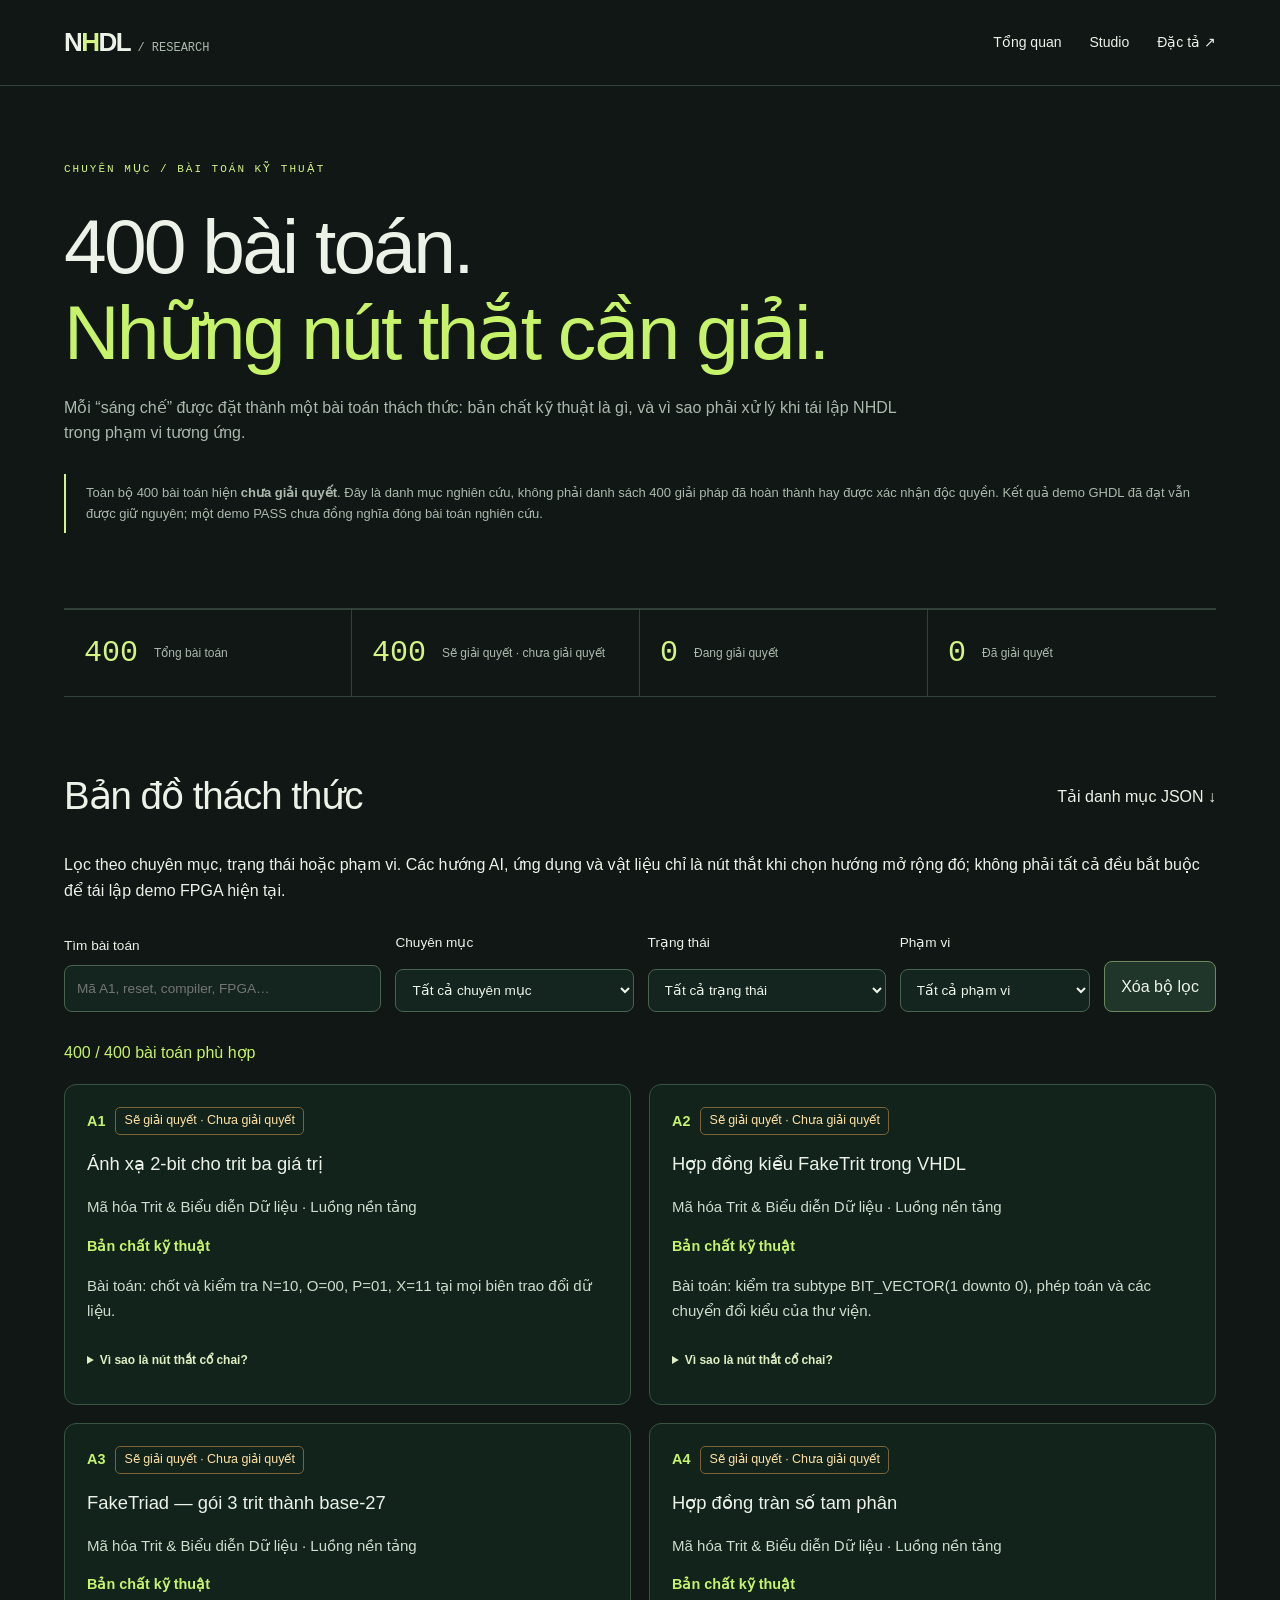
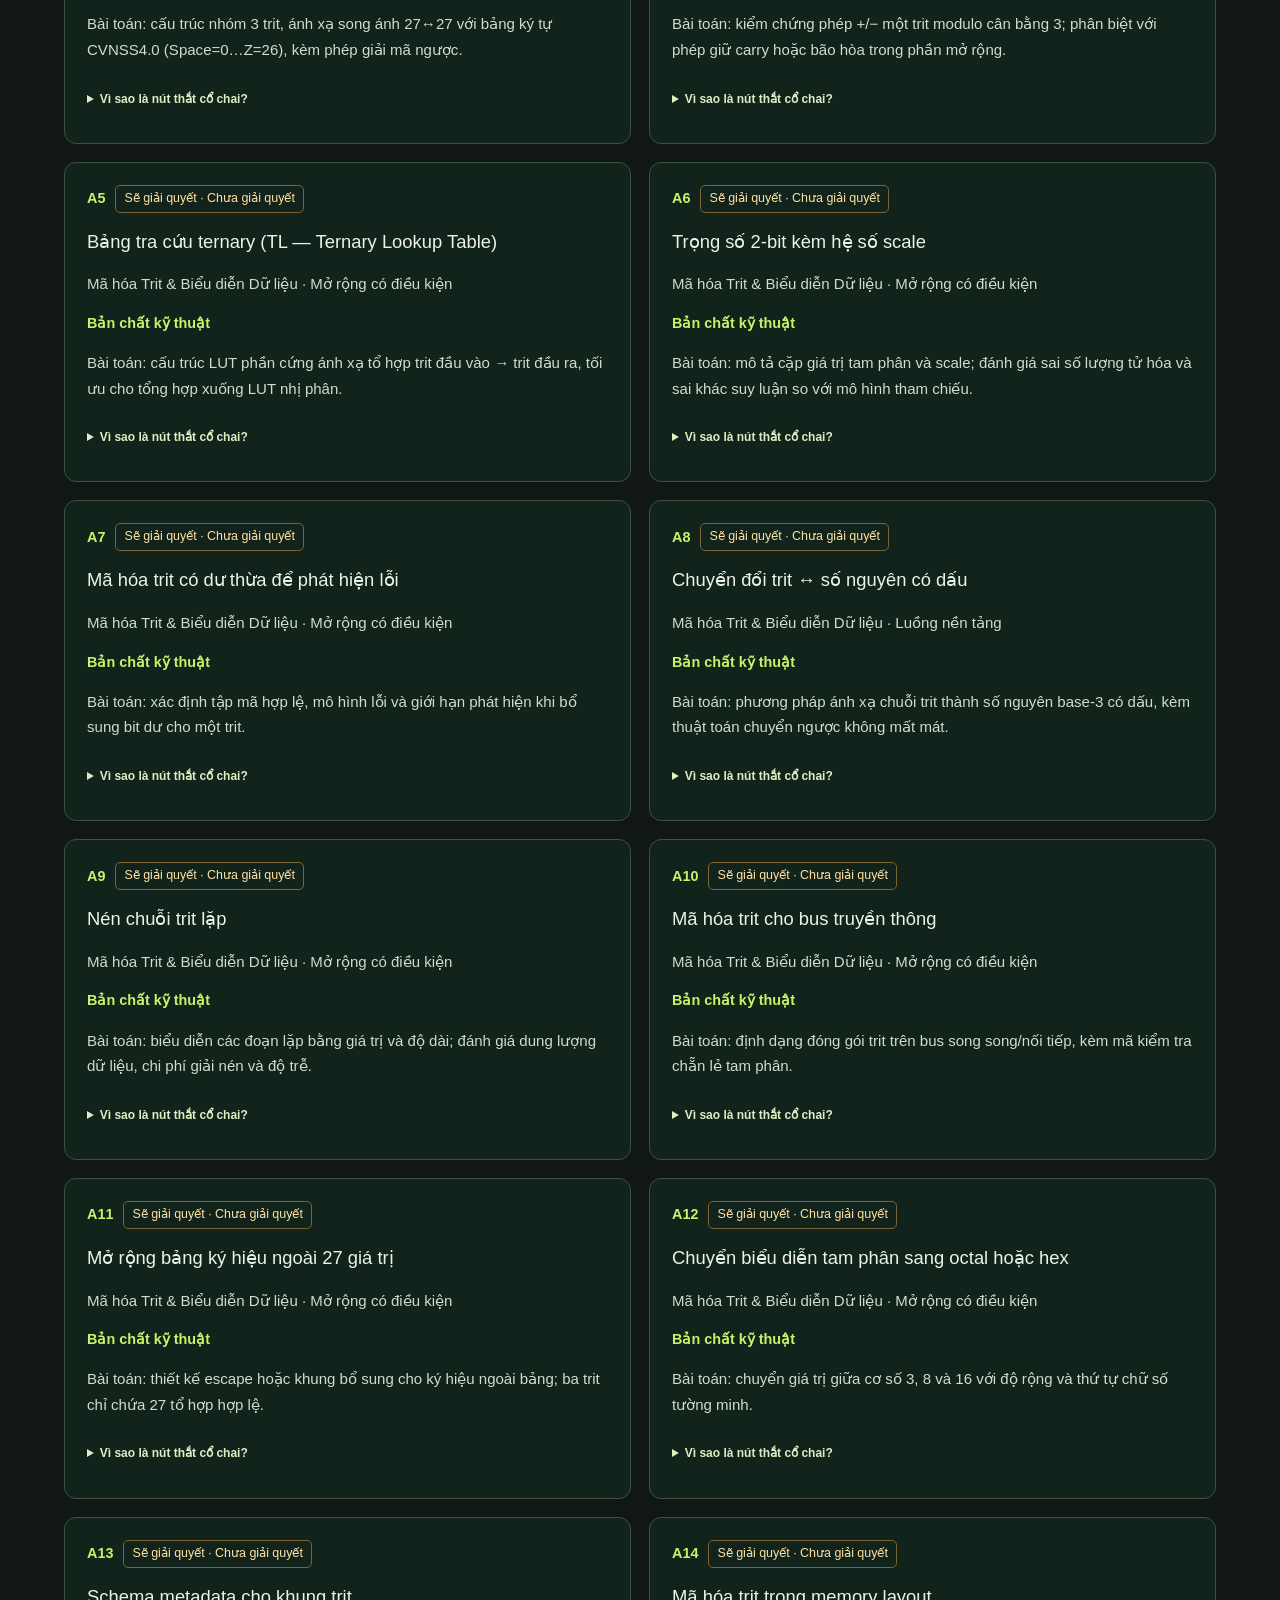
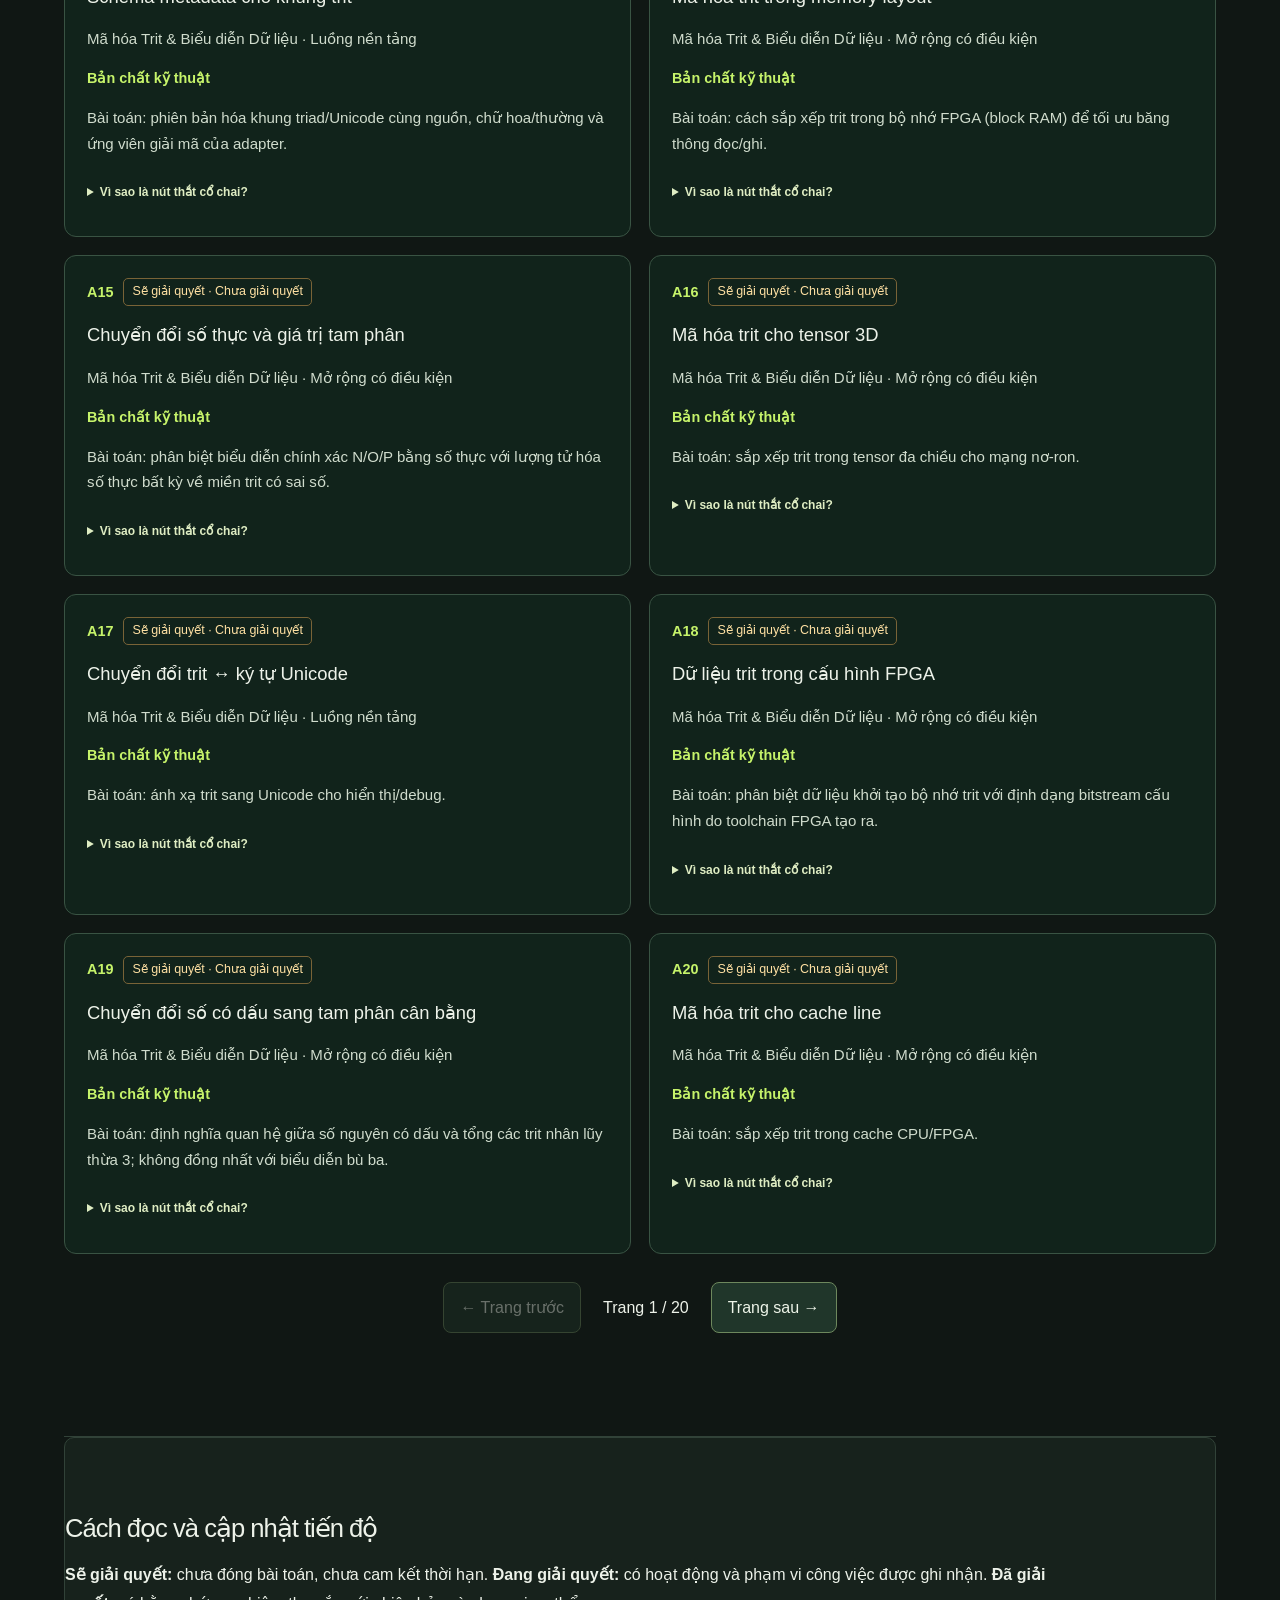
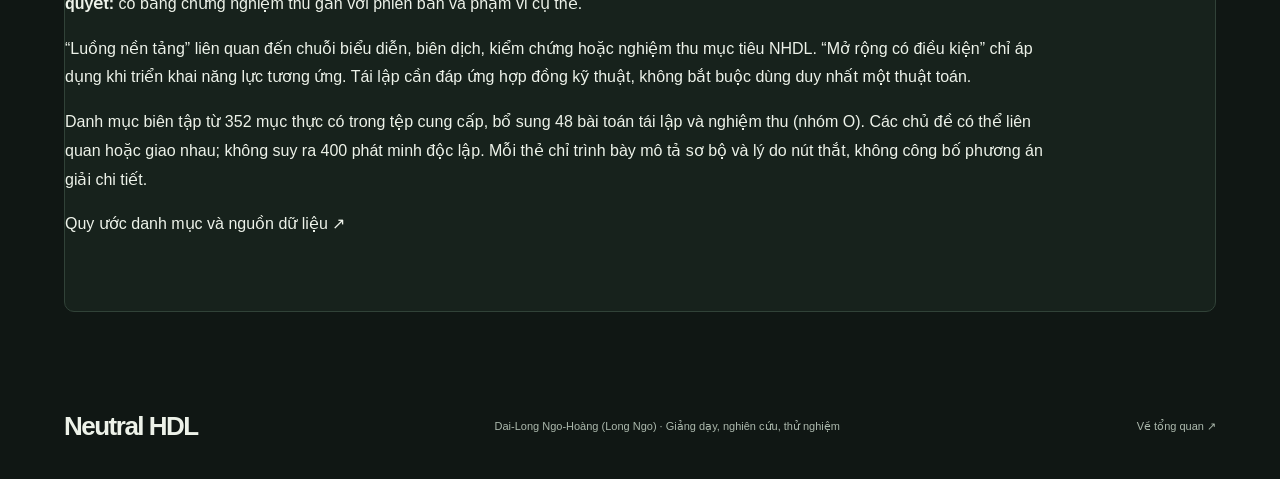
==== nhdl/site/challenges.html @ c2f2dd71 "Add searchable catalog of 400 unresolved NHDL technical challenges" ====
<!doctype html>
<html lang="vi"><head><meta charset="utf-8"><meta name="viewport" content="width=device-width,initial-scale=1"><title>400 bài toán kỹ thuật — Neutral HDL</title><meta name="description" content="Danh mục 400 thách thức NHDL: bản chất kỹ thuật, nút thắt tái lập và trạng thái giải quyết."><link rel="stylesheet" href="style.css"><link rel="stylesheet" href="challenges.css"></head>
<body><header><a class="brand" href="index.html">N<span>H</span>DL<span class="version"> / RESEARCH</span></a><nav aria-label="Điều hướng"><a href="index.html">Tổng quan</a><a href="studio.html#frontend">Studio</a><a href="https://github.com/xulytiengviet/nhdl/blob/master/nhdl/docs/SPEC.md">Đặc tả ↗</a></nav></header>
<main><section class="challenge-hero"><p class="eyebrow">CHUYÊN MỤC / BÀI TOÁN KỸ THUẬT</p><h1>400 bài toán.<br><span>Những nút thắt cần giải.</span></h1><p class="lead">Mỗi “sáng chế” được đặt thành một bài toán thách thức: bản chất kỹ thuật là gì, và vì sao phải xử lý khi tái lập NHDL trong phạm vi tương ứng.</p><p class="callout">Toàn bộ 400 bài toán hiện <b>chưa giải quyết</b>. Đây là danh mục nghiên cứu, không phải danh sách 400 giải pháp đã hoàn thành hay được xác nhận độc quyền. Kết quả demo GHDL đã đạt vẫn được giữ nguyên; một demo PASS chưa đồng nghĩa đóng bài toán nghiên cứu.</p></section>
<div class="facts" aria-label="Tiến độ toàn danh mục"><div><b id="count-total">—</b><span>Tổng bài toán</span></div><div><b id="count-planned">—</b><span>Sẽ giải quyết · chưa giải quyết</span></div><div><b id="count-active">—</b><span>Đang giải quyết</span></div><div><b id="count-resolved">—</b><span>Đã giải quyết</span></div></div>
<section class="catalog" id="catalog"><div class="section-head"><h2>Bản đồ thách thức</h2><a href="challenges.json" download>Tải danh mục JSON ↓</a></div><p>Lọc theo chuyên mục, trạng thái hoặc phạm vi. Các hướng AI, ứng dụng và vật liệu chỉ là nút thắt khi chọn hướng mở rộng đó; không phải tất cả đều bắt buộc để tái lập demo FPGA hiện tại.</p>
<form id="filters" class="challenge-filters" role="search"><label>Tìm bài toán<input id="query" type="search" placeholder="Mã A1, reset, compiler, FPGA…" autocomplete="off"></label><label>Chuyên mục<select id="group"><option value="all">Tất cả chuyên mục</option></select></label><label>Trạng thái<select id="status"><option value="all">Tất cả trạng thái</option><option value="unresolved">Sẽ giải quyết · Chưa giải quyết</option><option value="in_progress">Đang giải quyết</option><option value="resolved">Đã giải quyết</option></select></label><label>Phạm vi<select id="scope"><option value="all">Tất cả phạm vi</option><option value="core">Luồng nền tảng</option><option value="extension">Mở rộng có điều kiện</option></select></label><button type="reset">Xóa bộ lọc</button></form>
<p id="results-status" role="status" aria-live="polite">Đang tải danh mục…</p><div id="challenge-list" class="challenge-grid"></div><div class="pagination"><button id="previous" type="button" disabled>← Trang trước</button><span id="page-status"></span><button id="next" type="button" disabled>Trang sau →</button></div><noscript><p>Bật JavaScript để tìm kiếm và lọc, hoặc <a href="challenges.json">đọc toàn bộ 400 mục dạng JSON</a>.</p></noscript></section>
<section class="panel catalog-notes"><h2>Cách đọc và cập nhật tiến độ</h2><p><b>Sẽ giải quyết:</b> chưa đóng bài toán, chưa cam kết thời hạn. <b>Đang giải quyết:</b> có hoạt động và phạm vi công việc được ghi nhận. <b>Đã giải quyết:</b> có bằng chứng nghiệm thu gắn với phiên bản và phạm vi cụ thể.</p><p>“Luồng nền tảng” liên quan đến chuỗi biểu diễn, biên dịch, kiểm chứng hoặc nghiệm thu mục tiêu NHDL. “Mở rộng có điều kiện” chỉ áp dụng khi triển khai năng lực tương ứng. Tái lập cần đáp ứng hợp đồng kỹ thuật, không bắt buộc dùng duy nhất một thuật toán.</p><p>Danh mục biên tập từ 352 mục thực có trong tệp cung cấp, bổ sung 48 bài toán tái lập và nghiệm thu (nhóm O). Các chủ đề có thể liên quan hoặc giao nhau; không suy ra 400 phát minh độc lập. Mỗi thẻ chỉ trình bày mô tả sơ bộ và lý do nút thắt, không công bố phương án giải chi tiết.</p><a href="https://github.com/xulytiengviet/nhdl/blob/master/nhdl/docs/CHALLENGES.md">Quy ước danh mục và nguồn dữ liệu ↗</a></section></main><footer><a class="brand" href="index.html">Neutral HDL</a><p>Dai‑Long Ngo‑Hoàng (Long Ngo) · Giảng dạy, nghiên cứu, thử nghiệm</p><a href="index.html#challenges">Về tổng quan ↗</a></footer><script type="module" src="challenges.mjs"></script></body></html>
---- nhdl/site/style.css ----
:root{--bg:#101714;--panel:#17221c;--line:#314238;--text:#edf2e9;--muted:#acb9ad;--lime:#d4f584;--orange:#efa887}*{box-sizing:border-box}html{scroll-behavior:smooth;scroll-padding-top:90px}body{margin:0;background:var(--bg);color:var(--text);font-family:Arial,Helvetica,sans-serif;line-height:1.6}a{color:inherit;text-decoration:none}a:hover{color:var(--lime)}button,select,input{font:inherit}button,select{color:var(--text);background:var(--bg);border:1px solid var(--line);border-radius:6px;padding:9px 12px}button{cursor:pointer}a:focus-visible,button:focus-visible,select:focus-visible,input:focus-visible,summary:focus-visible{outline:2px solid var(--lime);outline-offset:5px}header{height:86px;display:flex;align-items:center;justify-content:space-between;gap:25px;border-bottom:1px solid var(--line);padding:0 5%;background:var(--bg)}.brand{font-size:26px;letter-spacing:-1.5px;font-weight:800}.brand>span:not(.version){color:var(--lime)}.version{color:var(--muted);font:12px monospace;letter-spacing:0}nav{display:flex;gap:28px;font-size:14px}.source{font-size:13px;border:1px solid var(--line);padding:9px 16px;border-radius:30px}main{max-width:1440px;margin:auto;padding:0 5%}.hero{display:grid;grid-template-columns:1.2fr 1fr;gap:55px;align-items:center;padding:90px 0 66px}.eyebrow{font:11px/1.6 monospace;letter-spacing:2px;color:var(--lime);margin:0 0 24px}h1{font-size:clamp(38px,4.3vw,68px);line-height:1.12;letter-spacing:-2.8px;margin:0 0 27px;font-weight:500}h1 span{color:var(--lime)}.lead{font-size:16px;color:var(--muted);max-width:580px}.actions{display:flex;align-items:center;gap:25px;margin:32px 0;font-size:13px}.button{display:inline-flex;gap:35px;padding:14px 21px;background:var(--lime);color:#172114;border-radius:5px;font-weight:bold}.button:hover{color:#172114;background:#e2ffa7}.note{font:9px monospace;letter-spacing:1px;color:var(--muted)}.schematic{border:1px solid var(--line);border-radius:16px;padding:25px;background:radial-gradient(ellipse at center,#263627,var(--panel));position:relative}.schematic-top,.schematic-bottom{display:flex;justify-content:space-between;font:10px monospace;color:var(--muted)}.trits{display:flex;justify-content:center;gap:20px;padding:38px 0 0}.trits>div{display:flex;flex-direction:column;text-align:center;font-size:25px;border:1px solid var(--line);width:95px;padding:12px;border-radius:40px;background:#17221c}.trits strong{font-size:36px;font-weight:400}.trits small{font:11px monospace;margin-top:6px}.negative{color:var(--orange)}.positive{color:var(--lime)}.wire{height:35px;border-left:1px solid var(--lime);width:1px;margin:auto}.chip{margin:0 auto 35px;border:1px solid #8da662;text-align:center;padding:14px;width:210px;font:19px monospace;border-radius:6px;background:#1f2c20;box-shadow:0 0 35px #caff6410}.chip small{display:block;font-size:9px;letter-spacing:2px;margin-top:8px;color:var(--muted)}.facts{display:grid;grid-template-columns:repeat(4,1fr);border-block:1px solid var(--line)}.facts>div{display:flex;gap:16px;align-items:center;padding:26px 20px;border-right:1px solid var(--line)}.facts>div:last-child{border:0}.facts b{font:30px monospace;color:var(--lime)}.facts span{font-size:12px;color:var(--muted)}section:not(.hero){padding:75px 0;border-bottom:1px solid var(--line)}h2{font-size:clamp(27px,3vw,42px);line-height:1.25;font-weight:500;letter-spacing:-1px;margin:0}h3{font-size:19px;font-weight:500}.section-head{display:flex;justify-content:space-between;align-items:center;gap:50px;margin-bottom:32px}.section-head p{max-width:440px;color:var(--muted);font-size:14px}.pipeline{display:grid;grid-template-columns:repeat(3,1fr);border:1px solid var(--line);border-radius:8px;overflow:hidden}.pipeline>div{padding:28px;border-right:1px solid var(--line)}.pipeline>div:last-child{border:0}.pipeline small{font:10px monospace;color:var(--lime)}.pipeline p{font-size:13px;color:var(--muted)}.callout{border-left:2px solid var(--lime);padding:9px 20px;color:var(--muted);font-size:13px;margin:28px 0 0}.lab-grid{display:grid;grid-template-columns:1.1fr 1fr;gap:20px}.panel{background:var(--panel);border:1px solid var(--line);border-radius:10px;padding:25px;min-width:0}.panel-title{display:flex;align-items:center;justify-content:space-between;gap:16px}.panel-title h3{font-size:15px;margin:0}.panel-title>span{font:9px monospace;color:var(--lime)}.inputs{display:flex;gap:16px;margin-top:25px}.inputs label{flex:1;font:12px monospace;color:var(--muted)}select{display:block;width:100%;margin-top:8px}#result{padding:25px 0}#result .outputs{display:flex;gap:14px}#result .outputs>div{flex:1;border:1px solid var(--line);padding:16px;border-radius:6px;font:11px monospace;color:var(--muted)}#result strong{display:block;font-size:30px;color:var(--lime)}#result p{font:13px monospace;color:var(--muted)}pre{white-space:pre;overflow:auto;font:13px/1.9 monospace;color:#cce0bd}.code-panel{background:#0c120f}.code-panel button{font-size:11px}#copy-status{font-size:11px;color:var(--lime)}summary{cursor:pointer;font-size:12px;color:var(--muted)}.table-scroll{overflow:auto}table{border-collapse:collapse;width:100%;font-size:13px;text-align:left}th,td{padding:13px;border-bottom:1px solid var(--line)}th{color:var(--muted);font-size:11px;text-transform:uppercase;font-weight:normal}.base27{display:grid;grid-template-columns:1fr 1fr;gap:60px;background:#1c291f;border:1px solid var(--line);border-radius:10px;padding:28px;margin-top:20px}.base27 p{font-size:13px;color:var(--muted);margin-bottom:0}.base27 .eyebrow{margin-bottom:10px;color:var(--lime)}.base27 h3{margin:0}.base27 label{font:12px monospace;display:flex;justify-content:space-between}.base27 output{color:var(--lime)}input[type=range]{width:100%;accent-color:var(--lime);margin:22px 0}#triad{font:22px monospace;color:var(--lime)}#triad small{display:block;font:11px monospace;color:var(--muted);margin-top:8px}.tag{font-size:10px;color:var(--lime);white-space:nowrap}.pending{color:var(--orange)}.eco{display:grid;grid-template-columns:repeat(3,1fr);gap:30px}.eco article{border-top:1px solid var(--line);padding-top:22px}.eco article>span{font:12px monospace;color:var(--lime)}.eco p{font-size:14px;color:var(--muted)}.eco small{font-size:11px;color:var(--orange)}.getting-started{display:grid;grid-template-columns:1fr 1fr;gap:40px}.getting-started p{font-size:14px;color:var(--muted)}.getting-started a{font-size:13px;color:var(--lime)}.getting-started pre{background:#0c120f;border:1px solid var(--line);padding:25px;border-radius:8px;align-self:center}.roadmap{display:grid;grid-template-columns:repeat(3,1fr);gap:30px}.roadmap b,.roadmap span{display:block;font-size:14px}.roadmap span{color:var(--muted);font-size:13px;margin-top:12px}.references{display:flex;flex-wrap:wrap;gap:25px;margin-top:35px;font-size:12px;color:var(--lime)}footer{max-width:1440px;margin:auto;padding:30px 5%;display:flex;align-items:center;justify-content:space-between;gap:20px}footer p,footer>a:last-child{font-size:11px;color:var(--muted)}@media(max-width:850px){nav{gap:13px;font-size:12px}.hero{grid-template-columns:1fr;padding-top:50px}.schematic{max-width:540px;width:100%;justify-self:center}.section-head{display:block}.section-head p{max-width:100%}.facts{grid-template-columns:1fr 1fr}.facts>div:nth-child(2){border-right:0}.lab-grid,.base27,.getting-started{grid-template-columns:1fr}.eco,.pipeline,.roadmap{gap:15px}.pipeline>div{padding:18px}}@media(max-width:560px){header{height:auto;flex-wrap:wrap;padding:18px 5%;gap:15px}nav{order:3;width:100%;justify-content:space-between}.hero{gap:35px}h1{letter-spacing:-1.5px}.actions{gap:18px;flex-wrap:wrap}.facts>div{padding:16px 8px;gap:12px}.facts b{font-size:24px}.facts span{font-size:10px}.pipeline,.eco,.roadmap{grid-template-columns:1fr}.pipeline>div{border-right:0;border-bottom:1px solid var(--line)}section:not(.hero){padding:48px 0}.base27{gap:25px;padding:22px}.panel{padding:19px}.inputs{gap:8px}select{padding:8px 4px;font-size:12px}.trits{gap:12px}.trits>div{width:80px}.schematic-top{font-size:8px}footer{flex-wrap:wrap}.spec-table{min-width:650px}.getting-started pre{font-size:11px;padding:16px}}@media(prefers-reduced-motion:reduce){html{scroll-behavior:auto}}
---- nhdl/site/challenges.css ----
.challenge-hero{padding-bottom:24px}.challenge-hero h1{font-size:clamp(2.5rem,6vw,5rem);line-height:1.12;margin:20px 0}.challenge-hero h1 span{color:#c6f36a}.challenge-hero .lead{max-width:850px}.challenge-filters{display:grid;grid-template-columns:2fr 1.5fr 1.5fr 1.2fr auto;gap:14px;align-items:end;margin:28px 0}.challenge-filters label{display:flex;flex-direction:column;gap:8px;font-size:.85rem}.challenge-filters input,.challenge-filters select{width:100%;min-width:0;background:#14251f;color:#edf4e8;border:1px solid #486451;border-radius:8px;padding:12px;font:inherit}.challenge-filters button,.pagination button{padding:12px 16px;border:1px solid #6d885d;border-radius:8px;background:#20362a;color:#edf4e8;cursor:pointer}.challenge-filters :focus-visible,.pagination :focus-visible,summary:focus-visible{outline:3px solid #c6f36a;outline-offset:3px}.challenge-grid{display:grid;grid-template-columns:repeat(2,minmax(0,1fr));gap:18px}.challenge-card{padding:22px;border:1px solid #395343;border-radius:12px;background:#11231b;overflow-wrap:anywhere}.challenge-card .card-meta{display:flex;flex-wrap:wrap;gap:10px;align-items:center;font-size:.78rem;color:#cad6c6}.challenge-card .card-id{font-size:.9rem;color:#c6f36a;font-weight:800}.challenge-card h3{font-size:1.15rem;margin:16px 0;line-height:1.45}.challenge-card h4{font-size:.9rem;margin:14px 0 8px;color:#c6f36a}.challenge-card p{font-size:.94rem;line-height:1.7;color:#d0dccd}.challenge-card summary{cursor:pointer;color:#dfedc3;font-weight:600;padding:12px 0}.challenge-card details[open]{border-top:1px solid #395343;margin-top:12px}.challenge-card .state{color:#ffe1a3;border:1px solid #796337;padding:3px 8px;border-radius:5px}.pagination{display:flex;justify-content:center;align-items:center;gap:22px;margin:28px 0}.pagination button:disabled{opacity:.4;cursor:default}.catalog-notes{margin-bottom:64px}.catalog-notes h2{font-size:1.6rem}.catalog-notes p{max-width:1000px;line-height:1.8}.empty-state{grid-column:1/-1;padding:38px;border:1px dashed #799766;border-radius:10px;text-align:center;color:#d0dccd}#results-status{min-height:28px;color:#c6f36a}.facts b{font-variant-numeric:tabular-nums}@media(max-width:1050px){.challenge-filters{grid-template-columns:1fr 1fr}.challenge-filters label:first-child{grid-column:1/-1}}@media(max-width:650px){.challenge-grid{grid-template-columns:1fr}.challenge-filters{grid-template-columns:1fr}.pagination{gap:10px;font-size:.85rem}.pagination button{padding:10px}.challenge-card{padding:18px}}
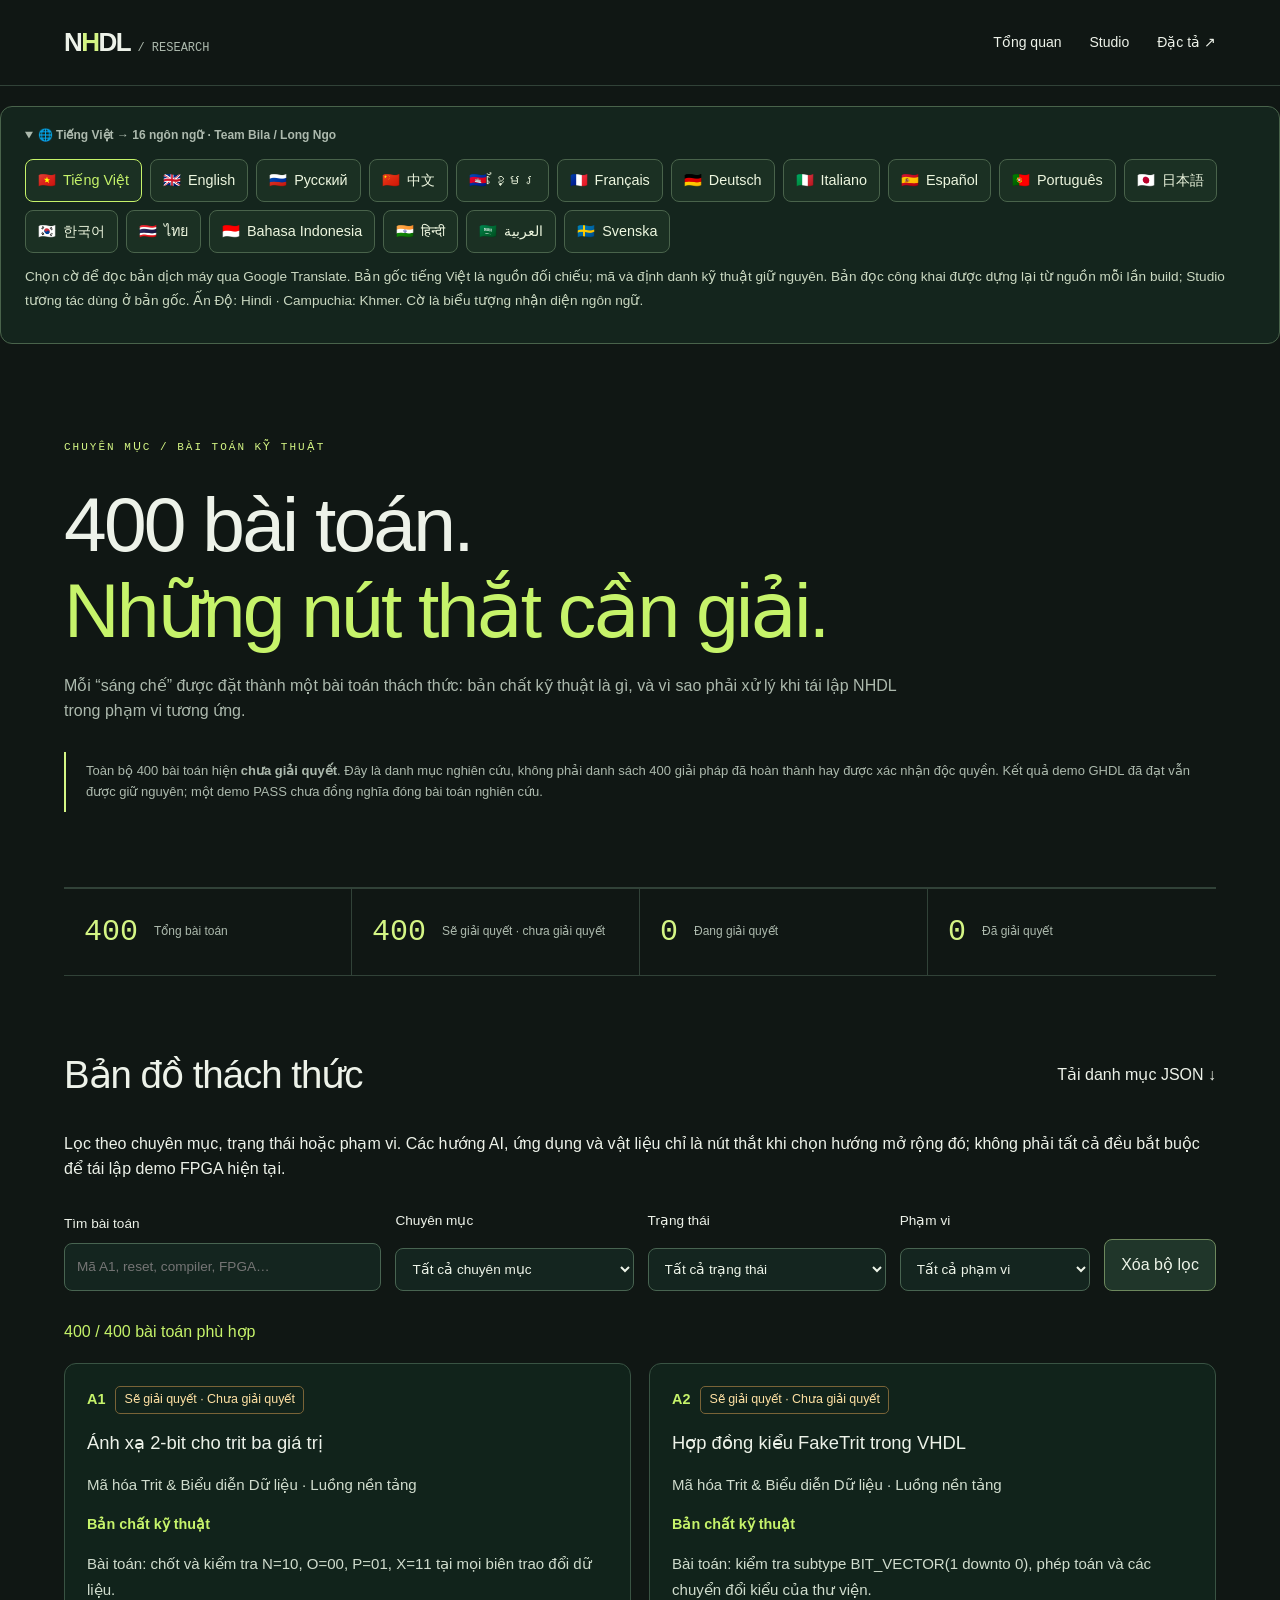
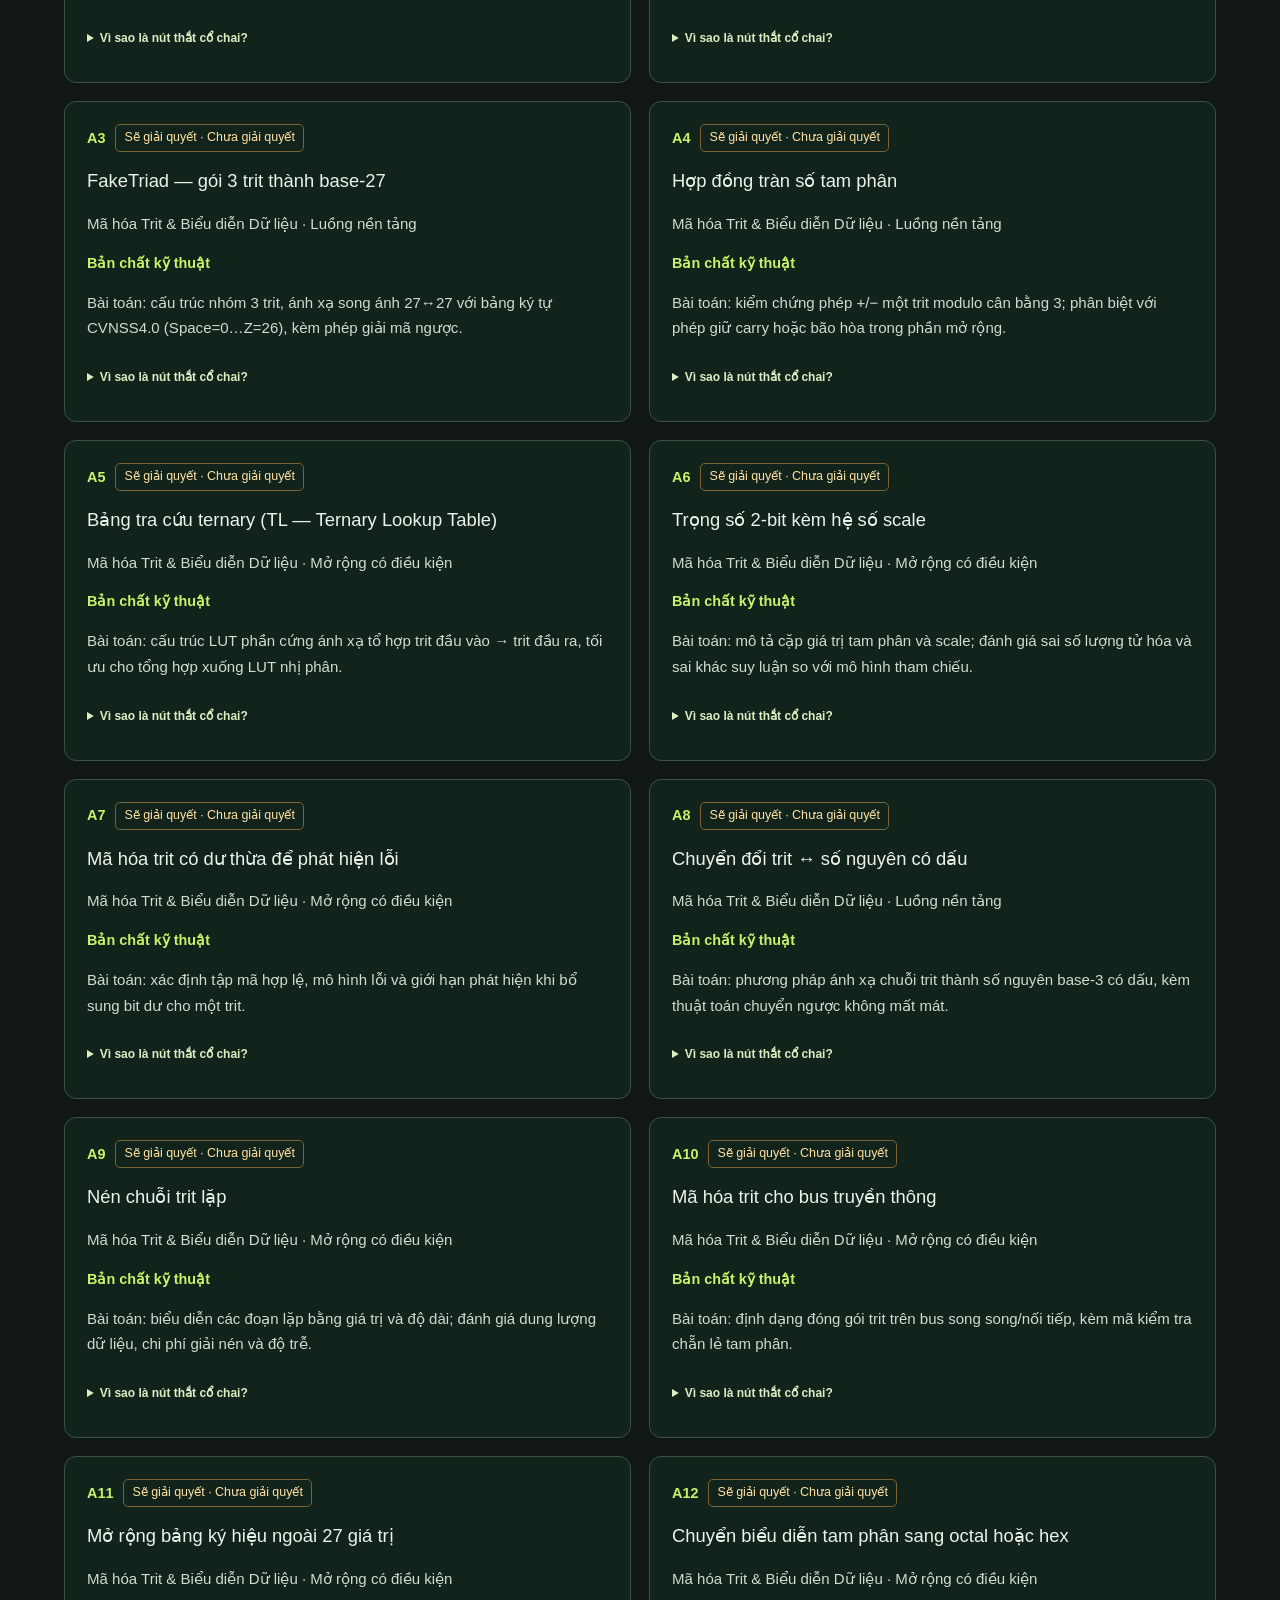
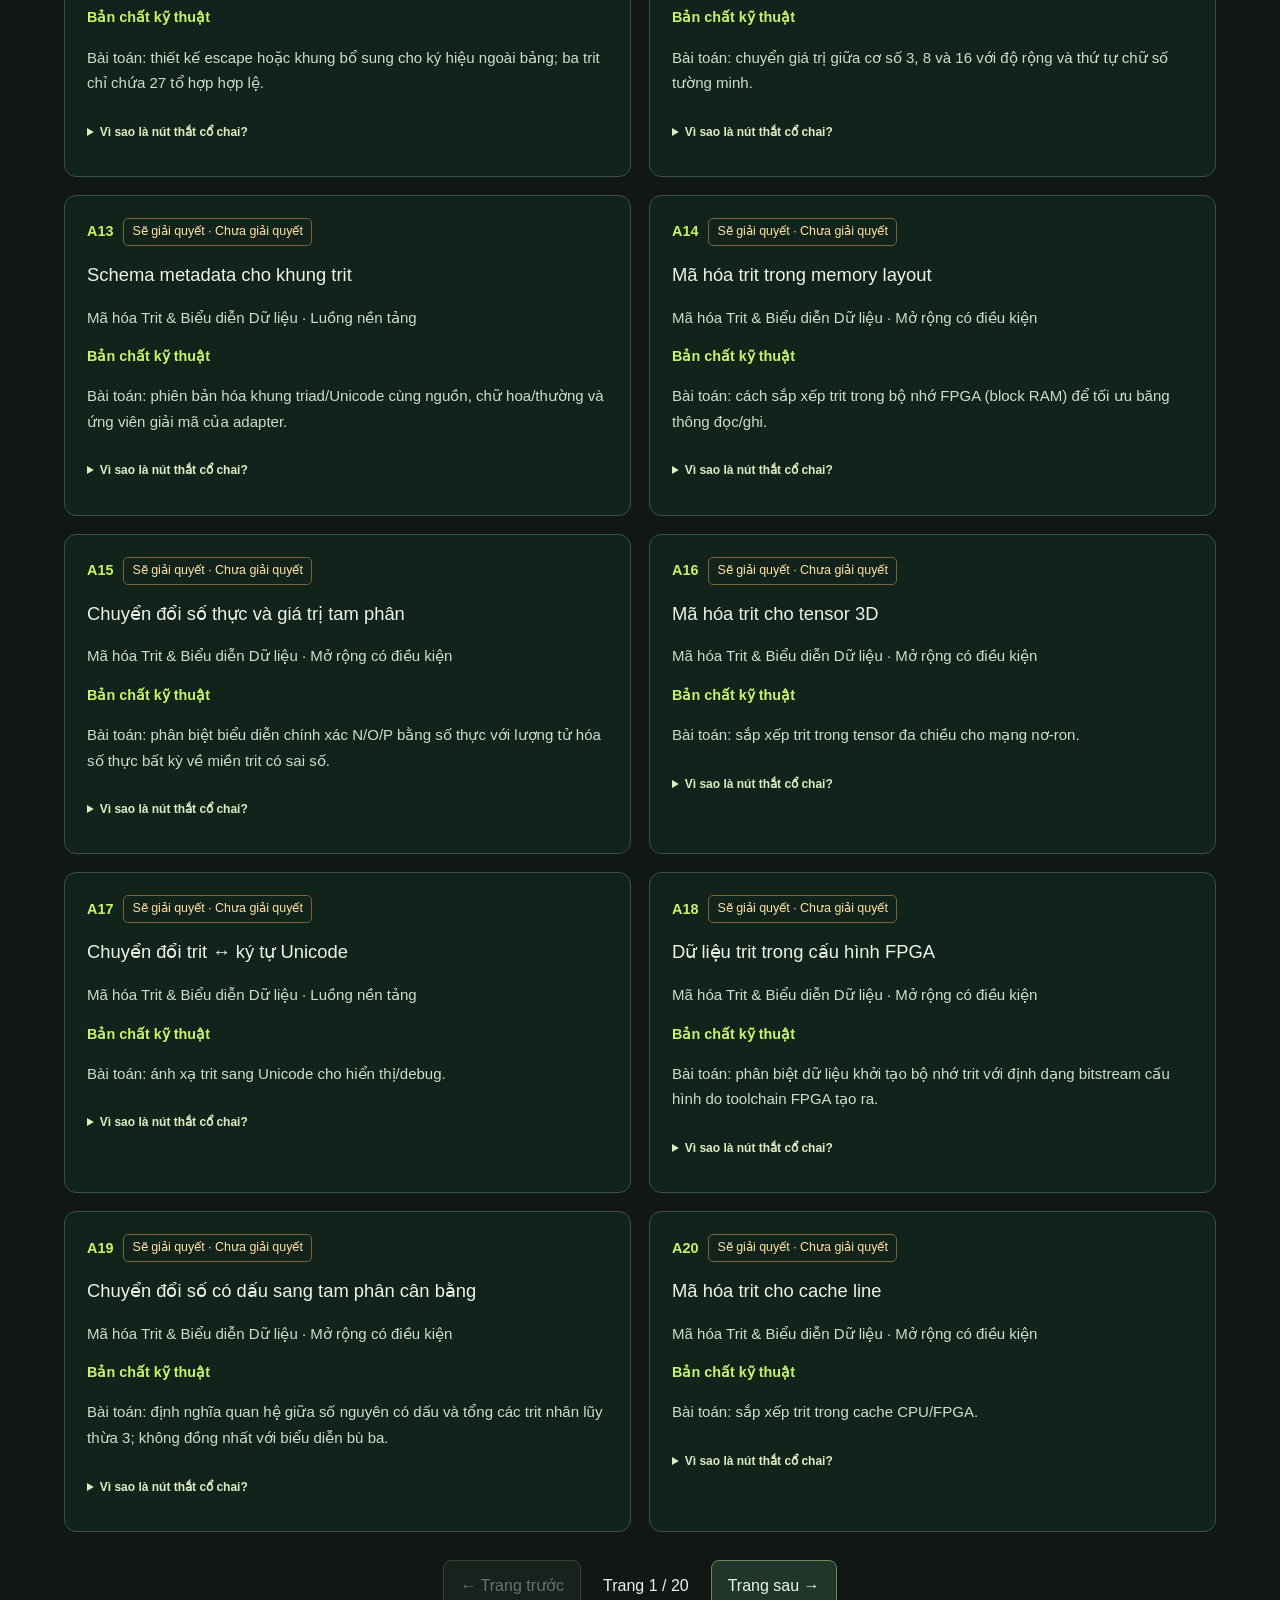
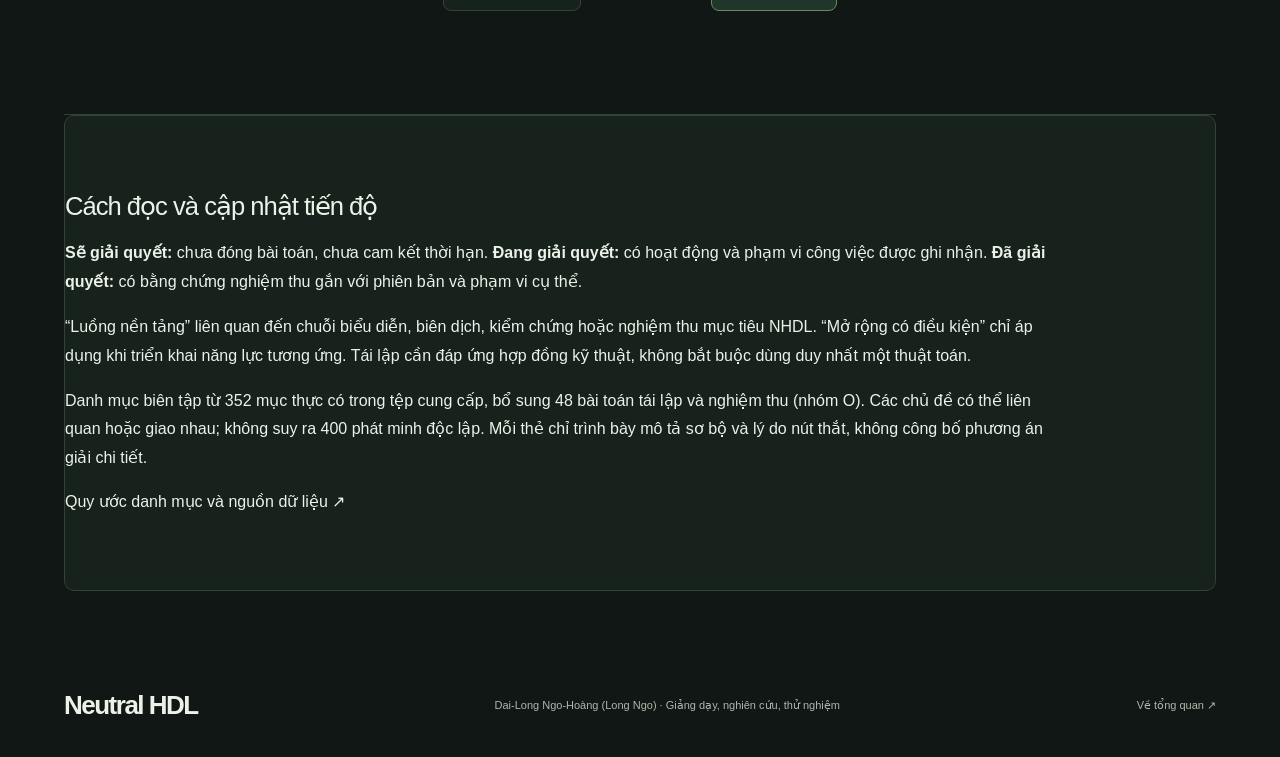
==== commit 5f003223: "Add 16-language public reading links and synchronized Vietnamese publication views" ====
--- a/nhdl/site/challenges.html
+++ b/nhdl/site/challenges.html
@@ -1,6 +1,6 @@
 <!doctype html>
-<html lang="vi"><head><meta charset="utf-8"><meta name="viewport" content="width=device-width,initial-scale=1"><title>400 bài toán kỹ thuật — Neutral HDL</title><meta name="description" content="Danh mục 400 thách thức NHDL: bản chất kỹ thuật, nút thắt tái lập và trạng thái giải quyết."><link rel="stylesheet" href="style.css"><link rel="stylesheet" href="challenges.css"></head>
-<body><header><a class="brand" href="index.html">N<span>H</span>DL<span class="version"> / RESEARCH</span></a><nav aria-label="Điều hướng"><a href="index.html">Tổng quan</a><a href="studio.html#frontend">Studio</a><a href="https://github.com/xulytiengviet/nhdl/blob/master/nhdl/docs/SPEC.md">Đặc tả ↗</a></nav></header>
+<html lang="vi"><head><meta charset="utf-8"><meta name="viewport" content="width=device-width,initial-scale=1"><title>400 bài toán kỹ thuật — Neutral HDL</title><meta name="description" content="Danh mục 400 thách thức NHDL: bản chất kỹ thuật, nút thắt tái lập và trạng thái giải quyết."><link rel="stylesheet" href="style.css"><link rel="stylesheet" href="challenges.css"><link rel="stylesheet" href="i18n/languages.css"></head>
+<body><header><a class="brand" href="index.html">N<span>H</span>DL<span class="version"> / RESEARCH</span></a><nav aria-label="Điều hướng"><a href="index.html">Tổng quan</a><a href="studio.html#frontend">Studio</a><a href="https://github.com/xulytiengviet/nhdl/blob/master/nhdl/docs/SPEC.md">Đặc tả ↗</a></nav></header><!-- NHDL-LANGUAGES:START --><aside class="language-bar notranslate" translate="no" aria-label="Ngôn ngữ"><details open><summary>🌐 Tiếng Việt → 16 ngôn ngữ · Team Bila / Long Ngo</summary><nav class="language-links" aria-label="Chọn bản dịch"><a href="https://xulytiengviet.github.io/nhdl/nhdl/site/challenges.html" lang="vi" title="Tiếng Việt" aria-current="page"><span aria-hidden="true">🇻🇳</span><span dir="auto">Tiếng Việt</span></a><a href="https://translate.google.com/translate?sl=vi&amp;tl=en&amp;u=https%3A%2F%2Fxulytiengviet.github.io%2Fnhdl%2Fnhdl%2Fsite%2Fread%2Fchallenges.html%3Fv%3D3564330427ce" lang="en" title="Tiếng Anh"><span aria-hidden="true">🇬🇧</span><span dir="auto">English</span></a><a href="https://translate.google.com/translate?sl=vi&amp;tl=ru&amp;u=https%3A%2F%2Fxulytiengviet.github.io%2Fnhdl%2Fnhdl%2Fsite%2Fread%2Fchallenges.html%3Fv%3D3564330427ce" lang="ru" title="Tiếng Nga"><span aria-hidden="true">🇷🇺</span><span dir="auto">Русский</span></a><a href="https://translate.google.com/translate?sl=vi&amp;tl=zh-CN&amp;u=https%3A%2F%2Fxulytiengviet.github.io%2Fnhdl%2Fnhdl%2Fsite%2Fread%2Fchallenges.html%3Fv%3D3564330427ce" lang="zh-CN" title="Tiếng Trung giản thể"><span aria-hidden="true">🇨🇳</span><span dir="auto">中文</span></a><a href="https://translate.google.com/translate?sl=vi&amp;tl=km&amp;u=https%3A%2F%2Fxulytiengviet.github.io%2Fnhdl%2Fnhdl%2Fsite%2Fread%2Fchallenges.html%3Fv%3D3564330427ce" lang="km" title="Tiếng Khmer — Campuchia"><span aria-hidden="true">🇰🇭</span><span dir="auto">ខ្មែរ</span></a><a href="https://translate.google.com/translate?sl=vi&amp;tl=fr&amp;u=https%3A%2F%2Fxulytiengviet.github.io%2Fnhdl%2Fnhdl%2Fsite%2Fread%2Fchallenges.html%3Fv%3D3564330427ce" lang="fr" title="Tiếng Pháp"><span aria-hidden="true">🇫🇷</span><span dir="auto">Français</span></a><a href="https://translate.google.com/translate?sl=vi&amp;tl=de&amp;u=https%3A%2F%2Fxulytiengviet.github.io%2Fnhdl%2Fnhdl%2Fsite%2Fread%2Fchallenges.html%3Fv%3D3564330427ce" lang="de" title="Tiếng Đức"><span aria-hidden="true">🇩🇪</span><span dir="auto">Deutsch</span></a><a href="https://translate.google.com/translate?sl=vi&amp;tl=it&amp;u=https%3A%2F%2Fxulytiengviet.github.io%2Fnhdl%2Fnhdl%2Fsite%2Fread%2Fchallenges.html%3Fv%3D3564330427ce" lang="it" title="Tiếng Ý"><span aria-hidden="true">🇮🇹</span><span dir="auto">Italiano</span></a><a href="https://translate.google.com/translate?sl=vi&amp;tl=es&amp;u=https%3A%2F%2Fxulytiengviet.github.io%2Fnhdl%2Fnhdl%2Fsite%2Fread%2Fchallenges.html%3Fv%3D3564330427ce" lang="es" title="Tiếng Tây Ban Nha"><span aria-hidden="true">🇪🇸</span><span dir="auto">Español</span></a><a href="https://translate.google.com/translate?sl=vi&amp;tl=pt&amp;u=https%3A%2F%2Fxulytiengviet.github.io%2Fnhdl%2Fnhdl%2Fsite%2Fread%2Fchallenges.html%3Fv%3D3564330427ce" lang="pt" title="Tiếng Bồ Đào Nha"><span aria-hidden="true">🇵🇹</span><span dir="auto">Português</span></a><a href="https://translate.google.com/translate?sl=vi&amp;tl=ja&amp;u=https%3A%2F%2Fxulytiengviet.github.io%2Fnhdl%2Fnhdl%2Fsite%2Fread%2Fchallenges.html%3Fv%3D3564330427ce" lang="ja" title="Tiếng Nhật"><span aria-hidden="true">🇯🇵</span><span dir="auto">日本語</span></a><a href="https://translate.google.com/translate?sl=vi&amp;tl=ko&amp;u=https%3A%2F%2Fxulytiengviet.github.io%2Fnhdl%2Fnhdl%2Fsite%2Fread%2Fchallenges.html%3Fv%3D3564330427ce" lang="ko" title="Tiếng Hàn"><span aria-hidden="true">🇰🇷</span><span dir="auto">한국어</span></a><a href="https://translate.google.com/translate?sl=vi&amp;tl=th&amp;u=https%3A%2F%2Fxulytiengviet.github.io%2Fnhdl%2Fnhdl%2Fsite%2Fread%2Fchallenges.html%3Fv%3D3564330427ce" lang="th" title="Tiếng Thái"><span aria-hidden="true">🇹🇭</span><span dir="auto">ไทย</span></a><a href="https://translate.google.com/translate?sl=vi&amp;tl=id&amp;u=https%3A%2F%2Fxulytiengviet.github.io%2Fnhdl%2Fnhdl%2Fsite%2Fread%2Fchallenges.html%3Fv%3D3564330427ce" lang="id" title="Tiếng Indonesia"><span aria-hidden="true">🇮🇩</span><span dir="auto">Bahasa Indonesia</span></a><a href="https://translate.google.com/translate?sl=vi&amp;tl=hi&amp;u=https%3A%2F%2Fxulytiengviet.github.io%2Fnhdl%2Fnhdl%2Fsite%2Fread%2Fchallenges.html%3Fv%3D3564330427ce" lang="hi" title="Tiếng Hindi — Ấn Độ"><span aria-hidden="true">🇮🇳</span><span dir="auto">हिन्दी</span></a><a href="https://translate.google.com/translate?sl=vi&amp;tl=ar&amp;u=https%3A%2F%2Fxulytiengviet.github.io%2Fnhdl%2Fnhdl%2Fsite%2Fread%2Fchallenges.html%3Fv%3D3564330427ce" lang="ar" title="Tiếng Ả Rập"><span aria-hidden="true">🇸🇦</span><span dir="auto">العربية</span></a><a href="https://translate.google.com/translate?sl=vi&amp;tl=sv&amp;u=https%3A%2F%2Fxulytiengviet.github.io%2Fnhdl%2Fnhdl%2Fsite%2Fread%2Fchallenges.html%3Fv%3D3564330427ce" lang="sv" title="Tiếng Thụy Điển"><span aria-hidden="true">🇸🇪</span><span dir="auto">Svenska</span></a></nav><p>Chọn cờ để đọc bản dịch máy qua Google Translate. Bản gốc tiếng Việt là nguồn đối chiếu; mã và định danh kỹ thuật giữ nguyên. Bản đọc công khai được dựng lại từ nguồn mỗi lần build; Studio tương tác dùng ở bản gốc. Ấn Độ: Hindi · Campuchia: Khmer. Cờ là biểu tượng nhận diện ngôn ngữ.</p></details></aside><!-- NHDL-LANGUAGES:END -->
 <main><section class="challenge-hero"><p class="eyebrow">CHUYÊN MỤC / BÀI TOÁN KỸ THUẬT</p><h1>400 bài toán.<br><span>Những nút thắt cần giải.</span></h1><p class="lead">Mỗi “sáng chế” được đặt thành một bài toán thách thức: bản chất kỹ thuật là gì, và vì sao phải xử lý khi tái lập NHDL trong phạm vi tương ứng.</p><p class="callout">Toàn bộ 400 bài toán hiện <b>chưa giải quyết</b>. Đây là danh mục nghiên cứu, không phải danh sách 400 giải pháp đã hoàn thành hay được xác nhận độc quyền. Kết quả demo GHDL đã đạt vẫn được giữ nguyên; một demo PASS chưa đồng nghĩa đóng bài toán nghiên cứu.</p></section>
 <div class="facts" aria-label="Tiến độ toàn danh mục"><div><b id="count-total">—</b><span>Tổng bài toán</span></div><div><b id="count-planned">—</b><span>Sẽ giải quyết · chưa giải quyết</span></div><div><b id="count-active">—</b><span>Đang giải quyết</span></div><div><b id="count-resolved">—</b><span>Đã giải quyết</span></div></div>
 <section class="catalog" id="catalog"><div class="section-head"><h2>Bản đồ thách thức</h2><a href="challenges.json" download>Tải danh mục JSON ↓</a></div><p>Lọc theo chuyên mục, trạng thái hoặc phạm vi. Các hướng AI, ứng dụng và vật liệu chỉ là nút thắt khi chọn hướng mở rộng đó; không phải tất cả đều bắt buộc để tái lập demo FPGA hiện tại.</p>
--- a/nhdl/site/i18n/languages.css
+++ b/nhdl/site/i18n/languages.css
@@ -0,0 +1 @@
+.language-bar{max-width:1320px;margin:20px auto;padding:18px 24px;border:1px solid #49634b;border-radius:12px;background:#14251d;color:#e8f1df}.language-bar summary{cursor:pointer;font-weight:700;line-height:1.7}.language-links{display:flex;flex-wrap:wrap;gap:8px;margin-top:14px}.language-links a{display:inline-flex;gap:7px;align-items:center;color:#edf6df;text-decoration:none;padding:9px 12px;border:1px solid #49634b;border-radius:8px;font-size:.9rem;background:#1b3023}.language-links a:hover,.language-links a:focus-visible{outline:2px solid #c6f36a;background:#29432a}.language-links a[aria-current]{border-color:#c6f36a;color:#c6f36a}.language-bar p{font-size:.85rem;line-height:1.7;color:#cad8c1;margin-top:12px}.publication{border-top:1px solid #49634b}.publication h2{font-size:clamp(1.8rem,4vw,3rem)}.reading main{max-width:1160px;margin:auto;padding:24px}.reading article{border-bottom:1px solid #49634b;padding:22px 0}.reading pre{white-space:pre-wrap;overflow-wrap:anywhere}.reading input,.reading select,.reading button,.reading .pagination,.reading .inputs{display:none}.reading header{position:static}.reading :is(p,li){line-height:1.8}.source-revision{font-size:.85rem;color:#c6f36a;overflow-wrap:anywhere}@media(max-width:700px){.language-bar{margin:12px;padding:14px}.language-links a{padding:8px;font-size:.83rem}.reading main{padding:16px}}
